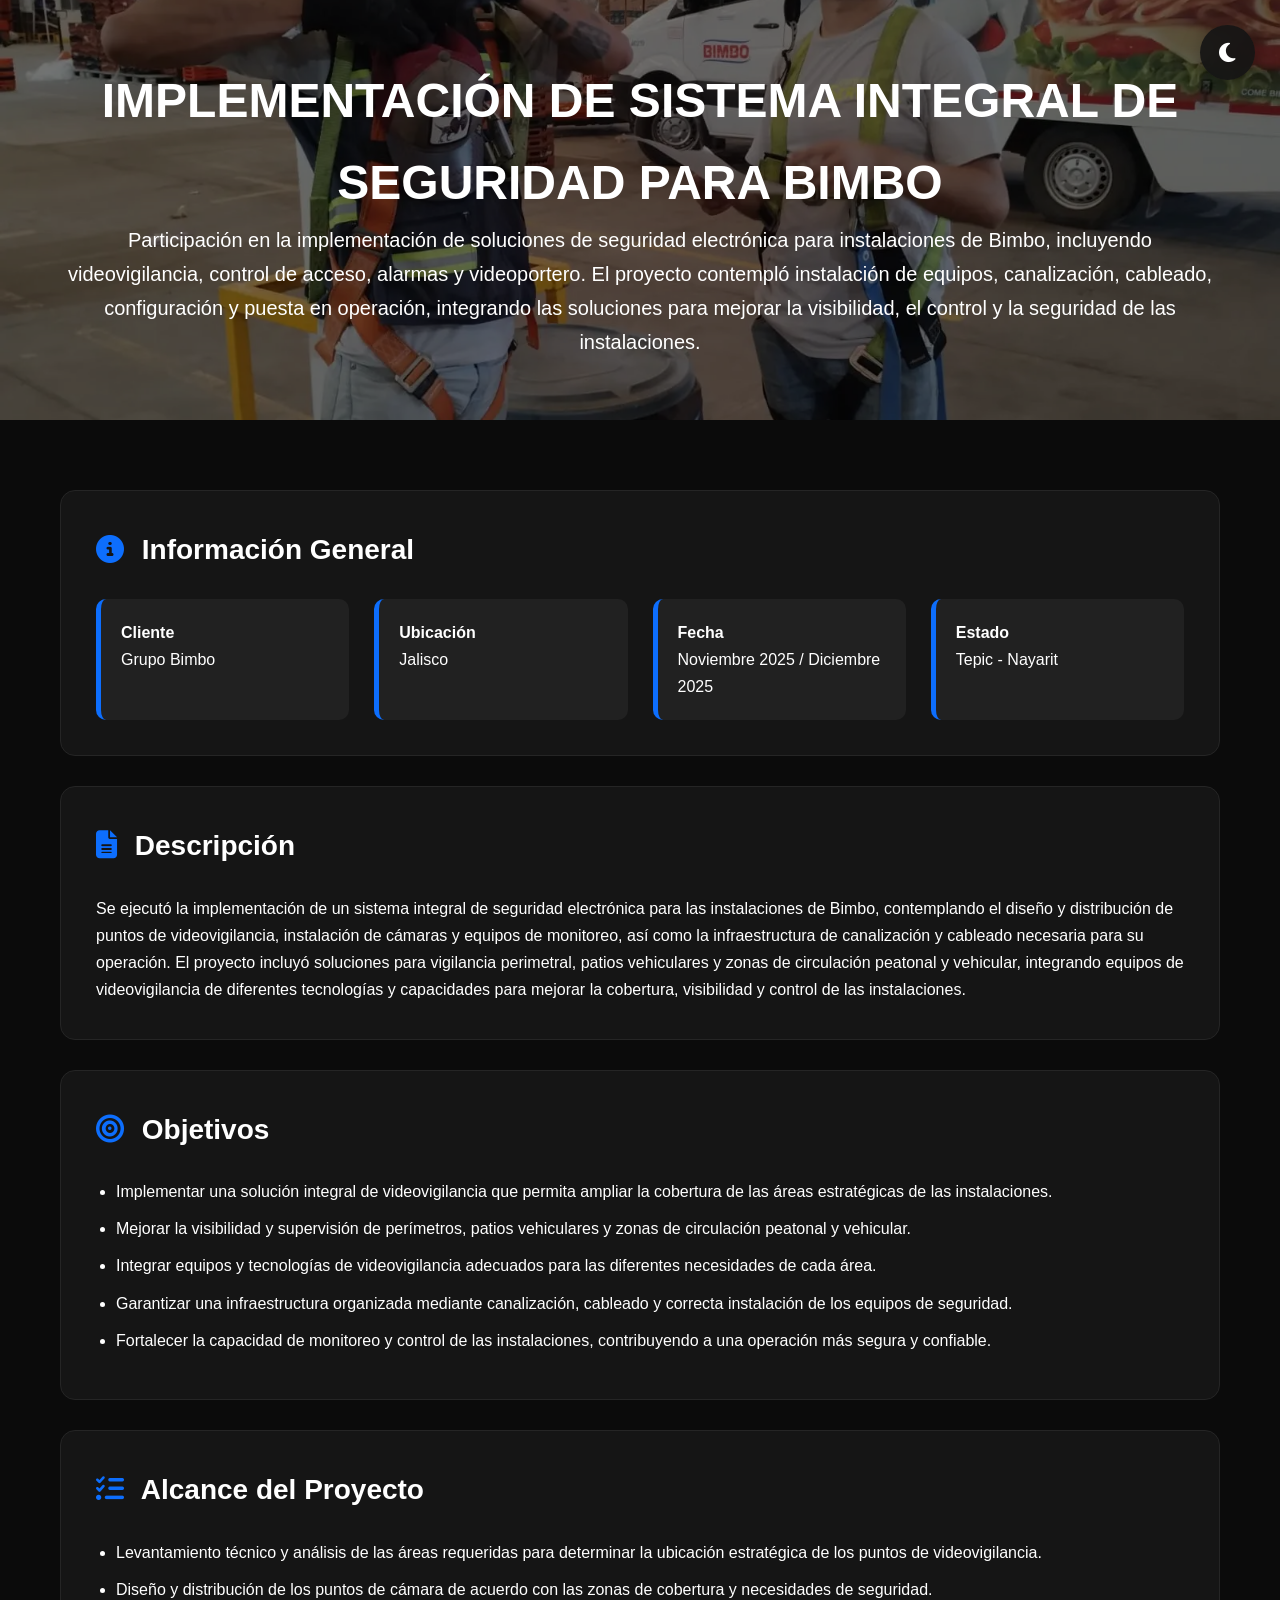
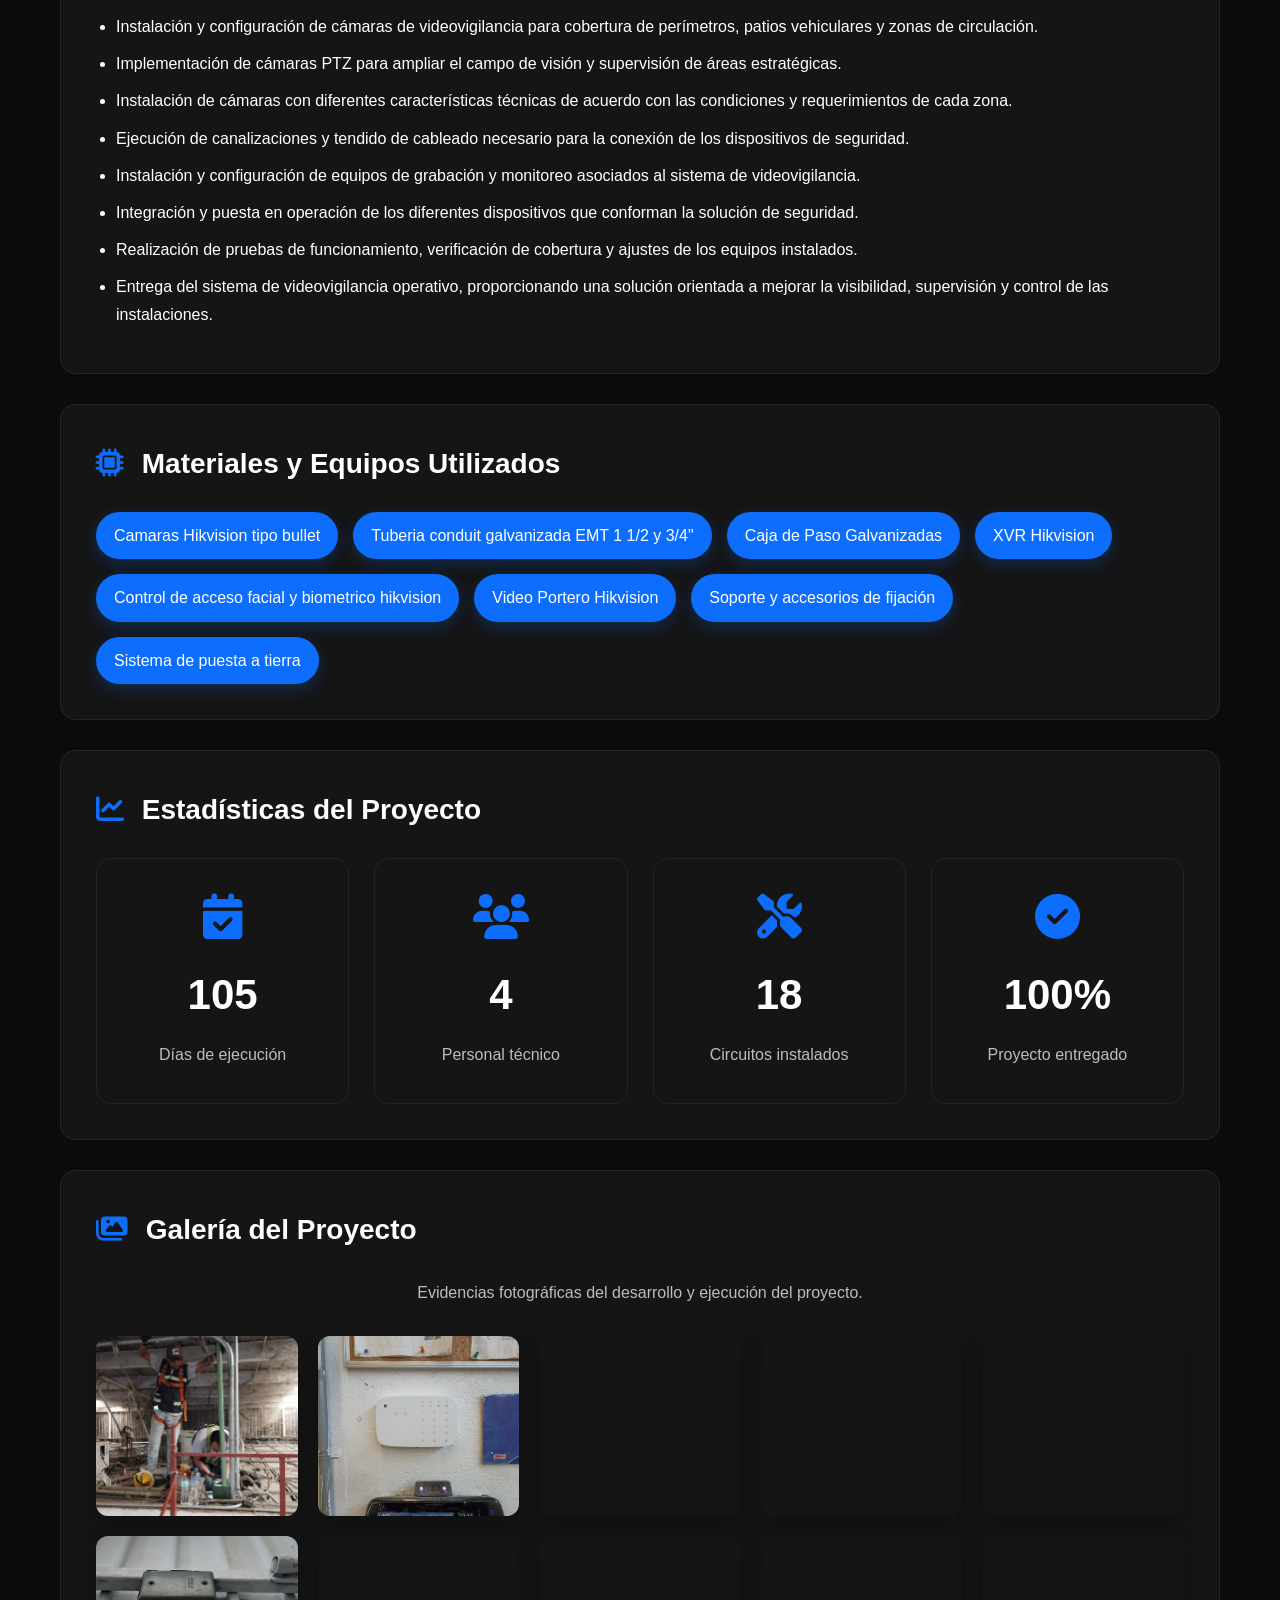
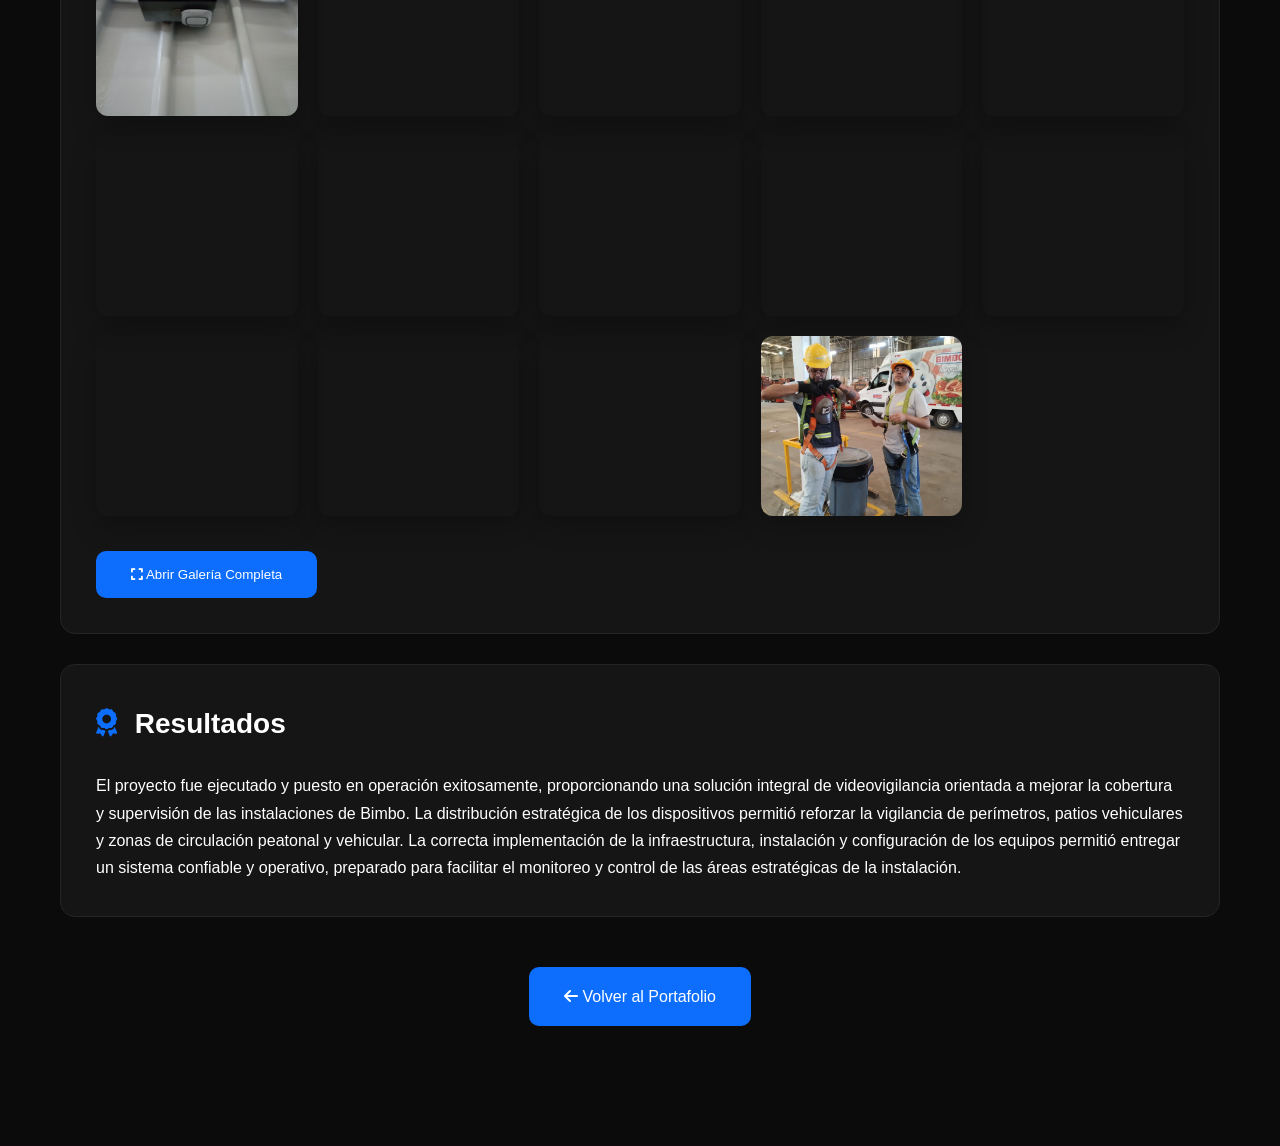
==== proyecto_bimbo.html @ f68e4e84 "Portafolio profesional de Rafael Nunez - version optimizada con responsive, enlaces actualizados y g" ====
<!DOCTYPE html>
<html lang="es">

<head>
    <meta charset="UTF-8">
    <meta name="viewport" content="width=device-width, initial-scale=1.0">
    <title>Rafael Nuñez | Proyecto Bimbo</title>
    <link rel="icon" type="image/jpeg" href="img/favicon.jpg">

    <link rel="stylesheet" href="css/proyecto.css">
    <link rel="stylesheet"
        href="https://cdnjs.cloudflare.com/ajax/libs/font-awesome/6.6.0/css/all.min.css">
</head>

<body class="tema-oscuro">

    <!-- BOTÓN CAMBIO DE TEMA -->

    <button id="btnTema" class="btn-tema">

        <i class="fas fa-moon"></i>

    </button>

    <!-- HERO -->
    <header class="hero">

        <img src="img/proyectos/Bimbo/28.webp" alt="Proyecto Bimbo">

        <div class="hero-content">

            <h1>Implementación de sistema integral de seguridad para Bimbo </h1>

            <p>
               Participación en la implementación de soluciones de seguridad electrónica para instalaciones de Bimbo, incluyendo videovigilancia, control de acceso, alarmas y videoportero. El proyecto contempló instalación de equipos, canalización, cableado, configuración y puesta en operación, integrando las soluciones para mejorar la visibilidad, el control y la seguridad de las instalaciones.
            </p>

        </div>

    </header>

    <main class="contenedor">

        <!-- INFORMACIÓN GENERAL -->
        <section class="card">

            <h2><i class="fas fa-circle-info"></i> Información General</h2>

            <div class="info-grid">

                <div>
                    <strong>Cliente</strong>
                    <p>Grupo Bimbo</p>
                </div>

                <div>
                    <strong>Ubicación</strong>
                    <p>Jalisco</p>
                </div>

                <div>
                    <strong>Fecha</strong>
                    <p>Noviembre 2025 / Diciembre 2025</p>
                </div>

                <div>
                    <strong>Estado</strong>
                    <p>Tepic - Nayarit</p>
                </div>

            </div>

        </section>

        <!-- DESCRIPCIÓN -->

        <section class="card">

            <h2><i class="fas fa-file-lines"></i> Descripción</h2>

            <p>Se ejecutó la implementación de un sistema integral de seguridad electrónica para las instalaciones de Bimbo, contemplando el diseño y distribución de puntos de videovigilancia, instalación de cámaras y equipos de monitoreo, así como la infraestructura de canalización y cableado necesaria para su operación. El proyecto incluyó soluciones para vigilancia perimetral, patios vehiculares y zonas de circulación peatonal y vehicular, integrando equipos de videovigilancia de diferentes tecnologías y capacidades para mejorar la cobertura, visibilidad y control de las instalaciones.</p>

        </section>

        <!-- OBJETIVOS -->

        <section class="card">

            <h2><i class="fas fa-bullseye"></i> Objetivos</h2>

            <ul>

                <li>Implementar una solución integral de videovigilancia que permita ampliar la cobertura de las áreas estratégicas de las instalaciones.</li>

                <li>Mejorar la visibilidad y supervisión de perímetros, patios vehiculares y zonas de circulación peatonal y vehicular.</li>

                <li>Integrar equipos y tecnologías de videovigilancia adecuados para las diferentes necesidades de cada área.</li>

                <li>Garantizar una infraestructura organizada mediante canalización, cableado y correcta instalación de los equipos de seguridad.</li>

                <li>Fortalecer la capacidad de monitoreo y control de las instalaciones, contribuyendo a una operación más segura y confiable.</li>


            </ul>

        </section>

        <!-- ALCANCE -->

        <section class="card">

            <h2><i class="fas fa-list-check"></i> Alcance del Proyecto</h2>

            <ul>

                <li>Levantamiento técnico y análisis de las áreas requeridas para determinar la ubicación estratégica de los puntos de videovigilancia.</li>

                <li>Diseño y distribución de los puntos de cámara de acuerdo con las zonas de cobertura y necesidades de seguridad.</li>

                <li>Instalación y configuración de cámaras de videovigilancia para cobertura de perímetros, patios vehiculares y zonas de circulación.</li>

                <li>Implementación de cámaras PTZ para ampliar el campo de visión y supervisión de áreas estratégicas.</li>

                <li>Instalación de cámaras con diferentes características técnicas de acuerdo con las condiciones y requerimientos de cada zona.</li>

                <li>Ejecución de canalizaciones y tendido de cableado necesario para la conexión de los dispositivos de seguridad.</li>

                <li>Instalación y configuración de equipos de grabación y monitoreo asociados al sistema de videovigilancia.</li>

                <li>Integración y puesta en operación de los diferentes dispositivos que conforman la solución de seguridad.</li>

                <li>Realización de pruebas de funcionamiento, verificación de cobertura y ajustes de los equipos instalados.</li>

                <li>Entrega del sistema de videovigilancia operativo, proporcionando una solución orientada a mejorar la visibilidad, supervisión y control de las instalaciones.</li>
                

            </ul>

        </section>

        <!-- TECNOLOGÍAS -->

        <section class="card">

            <h2><i class="fas fa-microchip"></i> Materiales y Equipos Utilizados</h2>

            <div class="tecnologias">

                <span>Camaras Hikvision tipo bullet</span>

                <span>Tuberia conduit galvanizada EMT 1 1/2 y 3/4"</span>

                <span>Caja de Paso Galvanizadas</span>

                <span>XVR Hikvision</span>

                <span>Control de acceso facial y biometrico hikvision</span>

                <span>Video Portero Hikvision</span>

                <span>Soporte y accesorios de fijación</span>

                <span>Sistema de puesta a tierra</span>

            </div>

        </section>

        <!-- ESTADÍSTICAS -->

<section class="card">

    <h2><i class="fas fa-chart-line"></i> Estadísticas del Proyecto</h2>

    <div class="estadisticas">

        <div class="stat">

            <i class="fas fa-calendar-check"></i>

            <h3>105</h3>

            <p>Días de ejecución</p>

        </div>

        <div class="stat">

            <i class="fas fa-users"></i>

            <h3>4</h3>

            <p>Personal técnico</p>

        </div>

        <div class="stat">

            <i class="fas fa-tools"></i>

            <h3>18</h3>

            <p>Circuitos instalados</p>

        </div>

        <div class="stat">

            <i class="fas fa-check-circle"></i>

            <h3>100%</h3>

            <p>Proyecto entregado</p>

        </div>

    </div>

</section>

        <!-- GALERÍA -->

<section class="card galeria">

    <h2><i class="fas fa-images"></i> Galería del Proyecto</h2>

    <p class="texto-galeria">
        Evidencias fotográficas del desarrollo y ejecución del proyecto.
    </p>

    <div class="miniaturas">

        <img src="img/proyectos/Bimbo/1.webp" alt="Bimbo 1" loading="lazy" decoding="async">
        <img src="img/proyectos/Bimbo/3.webp" alt="Bimbo 3" loading="lazy" decoding="async">
        <img src="img/proyectos/Bimbo/4.webp" alt="Bimbo 4" loading="lazy" decoding="async">
        <img src="img/proyectos/Bimbo/5.webp" alt="Bimbo 5" loading="lazy" decoding="async">
        <img src="img/proyectos/Bimbo/6.webp" alt="Bimbo 6" loading="lazy" decoding="async">
        <img src="img/proyectos/Bimbo/7.webp" alt="Bimbo 7" loading="lazy" decoding="async">
        <img src="img/proyectos/Bimbo/8.webp" alt="Bimbo 8" loading="lazy" decoding="async">
        <img src="img/proyectos/Bimbo/9.webp" alt="Bimbo 9" loading="lazy" decoding="async">
        <img src="img/proyectos/Bimbo/17.webp" alt="Bimbo 17" loading="lazy" decoding="async">
        <img src="img/proyectos/Bimbo/18.webp" alt="Bimbo 18" loading="lazy" decoding="async">
        <img src="img/proyectos/Bimbo/19.webp" alt="Bimbo 19" loading="lazy" decoding="async">
        <img src="img/proyectos/Bimbo/20.webp" alt="Bimbo 20" loading="lazy" decoding="async">
        <img src="img/proyectos/Bimbo/21.webp" alt="Bimbo 21" loading="lazy" decoding="async">
        <img src="img/proyectos/Bimbo/22.webp" alt="Bimbo 22" loading="lazy" decoding="async">
        <img src="img/proyectos/Bimbo/23.webp" alt="Bimbo 23" loading="lazy" decoding="async">
        <img src="img/proyectos/Bimbo/25.webp" alt="Bimbo 25" loading="lazy" decoding="async">
        <img src="img/proyectos/Bimbo/26.webp" alt="Bimbo 26" loading="lazy" decoding="async">
        <img src="img/proyectos/Bimbo/27.webp" alt="Bimbo 27" loading="lazy" decoding="async">
        <img src="img/proyectos/Bimbo/28.webp" alt="Bimbo 28" loading="lazy" decoding="async">
    </div>

    <button id="btnGaleria">

        <i class="fas fa-expand"></i>

        Abrir Galería Completa

    </button>

</section>

        <!-- RESULTADOS -->

        <section class="card">

            <h2><i class="fas fa-award"></i> Resultados</h2>

            <p>

                El proyecto fue ejecutado y puesto en operación exitosamente, proporcionando una solución integral de videovigilancia orientada a mejorar la cobertura y supervisión de las instalaciones de Bimbo. La distribución estratégica de los dispositivos permitió reforzar la vigilancia de perímetros, patios vehiculares y zonas de circulación peatonal y vehicular. La correcta implementación de la infraestructura, instalación y configuración de los equipos permitió entregar un sistema confiable y operativo, preparado para facilitar el monitoreo y control de las áreas estratégicas de la instalación.


            </p>

        </section>

        <!-- VOLVER -->

        <div class="volver">

            <a href="index.html">

                <i class="fas fa-arrow-left"></i>

                Volver al Portafolio

            </a>

        </div>

    </main>

    <script src="js/proyecto.js" defer></script>

</body>

</html>
---- css/proyecto.css ----
/*==================================================
    PROYECTO.CSS
==================================================*/

/* Reset y variables */
*{margin:0;padding:0;box-sizing:border-box;}
:root{--fondo:#0b0b0b;--tarjeta:#151515;--texto:#ffffff;--texto-secundario:#bdbdbd;--primario:#0d6efd;--borde:#252525;}
body.tema-claro{--fondo:#f4f6f9;--tarjeta:#ffffff;--texto:#333333;--texto-secundario:#666666;--borde:#dddddd;}
body{font-family:'Segoe UI',sans-serif;background:var(--fondo);color:var(--texto);line-height:1.7;transition:.4s;}
html{scroll-behavior:smooth;}

/* Hero */
.hero{position:relative;height:420px;overflow:hidden;}
.hero img{width:100%;height:100%;object-fit:cover;transition:8s;}
.hero:hover img{transform:scale(1.08);}
.hero::before{content:"";position:absolute;inset:0;background:rgba(0,0,0,.55);}
.hero-content{position:absolute;top:50%;left:50%;transform:translate(-50%,-50%);width:90%;text-align:center;color:white;}
.hero-content h1{font-size:48px;text-transform:uppercase;}
.hero-content p{font-size:20px;}

/* Contenedor */
.contenedor{max-width:1200px;margin:50px auto;padding:20px;}

/* Tarjetas */
.card{background:var(--tarjeta);color:var(--texto);padding:35px;margin-bottom:30px;border-radius:15px;border:1px solid var(--borde);transition:.35s;}
.card:hover{transform:translateY(-8px);box-shadow:0 20px 40px rgba(0,0,0,.25);}
.card h2{color:var(--texto);margin-bottom:25px;font-size:28px;}
.card h2 i{color:var(--primario);margin-right:10px;}

/* Información */
.info-grid{display:grid;grid-template-columns:repeat(auto-fit,minmax(250px,1fr));gap:25px;}
.info-grid div{background:rgba(255,255,255,.05);padding:20px;border-radius:10px;border-left:5px solid var(--primario);}

/* Listas */
ul{padding-left:20px;}
li{margin-bottom:10px;}

/* Tecnologías */
.tecnologias{display:flex;flex-wrap:wrap;gap:15px;}
.tecnologias span{background:var(--primario);color:white;padding:10px 18px;border-radius:30px;transition:.3s;box-shadow:0 5px 15px rgba(13,110,253,.25);}
.tecnologias span:hover{transform:translateY(-5px);}

/* Botones */
#btnGaleria,.volver a{background:var(--primario);color:white;border:none;padding:16px 35px;border-radius:10px;cursor:pointer;text-decoration:none;transition:.3s;display:inline-block;}
#btnGaleria:hover,.volver a:hover{transform:translateY(-3px);}
.volver{text-align:center;margin:50px 0;}

/* Lightbox */
#lightbox{position:fixed;inset:0;background:rgba(0,0,0,.95);display:flex;justify-content:center;align-items:center;opacity:0;visibility:hidden;transition:.4s;z-index:9999;}
#lightbox.activo{opacity:1;visibility:visible;}
#imagenActual{max-width:85%;max-height:85%;border-radius:15px;box-shadow:0 20px 60px rgba(0,0,0,.7);animation:zoom .4s;transition:opacity .3s ease;}
.lightbox-loader{position:absolute;width:50px;height:50px;border:4px solid rgba(255,255,255,.25);border-top-color:var(--primario);border-radius:50%;display:none;align-items:center;justify-content:center;animation:spin .8s linear infinite;}
@keyframes spin{to{transform:rotate(360deg);}}
@keyframes zoom{from{transform:scale(.8);opacity:0;}to{transform:scale(1);opacity:1;}}
#cerrar{position:absolute;top:30px;right:40px;font-size:45px;color:white;cursor:pointer;transition:.3s;}
#cerrar:hover{color:var(--primario);transform:rotate(90deg);}
#anterior,#siguiente{position:absolute;top:50%;transform:translateY(-50%);font-size:55px;color:white;cursor:pointer;padding:20px;transition:.3s;}
#anterior{left:30px;}
#siguiente{right:30px;}
#anterior:hover,#siguiente:hover{color:var(--primario);transform:translateY(-50%) scale(1.2);}
#contador{position:absolute;bottom:30px;color:white;background:rgba(255,255,255,.15);padding:10px 25px;border-radius:30px;backdrop-filter:blur(10px);}

/* Animaciones scroll */
.animar{opacity:0;transform:translateY(60px);transition:.8s;}
.animar.mostrar{opacity:1;transform:translateY(0);}

/* Estadísticas */
.estadisticas{display:grid;grid-template-columns:repeat(auto-fit,minmax(220px,1fr));gap:25px;}
.stat{background:var(--tarjeta);border:1px solid var(--borde);padding:35px 20px;border-radius:15px;text-align:center;transition:.4s;}
.stat:hover{transform:translateY(-10px);}
.stat i{font-size:45px;color:var(--primario);margin-bottom:20px;}
.stat h3{font-size:42px;color:var(--texto);margin-bottom:10px;}
.stat p{color:var(--texto-secundario);}

/* Miniaturas galería */
.texto-galeria{text-align:center;color:var(--texto-secundario);margin-bottom:30px;}
.miniaturas{display:grid;grid-template-columns:repeat(auto-fit,minmax(180px,1fr));gap:20px;margin-bottom:35px;}
.miniaturas img{width:100%;height:180px;object-fit:cover;border-radius:12px;cursor:pointer;transition:.35s;box-shadow:0 10px 25px rgba(0,0,0,.25);}
.miniaturas img:hover{transform:scale(1.05);}

/* Botón tema */
.btn-tema{position:fixed;top:25px;right:25px;width:55px;height:55px;border:none;border-radius:50%;background:rgba(21,21,21,.90);color:#ffffff;font-size:22px;cursor:pointer;z-index:10000;display:flex;align-items:center;justify-content:center;transition:.35s;backdrop-filter:blur(10px);box-shadow:0 8px 20px rgba(0,0,0,.35);}
.btn-tema:hover{transform:scale(1.1) rotate(15deg);background:var(--primario);}
body.tema-claro .btn-tema{background:#ffffff;color:#333333;border:1px solid #dddddd;}
body.tema-claro .btn-tema:hover{background:var(--primario);color:#ffffff;}

/* Responsive */
@media(max-width:768px){
    .hero{height:300px;}
    .hero-content h1{font-size:34px;}
    .hero-content p{font-size:17px;}
    .card{padding:25px;}
    #imagenActual{max-width:95%;}
    #anterior,#siguiente{font-size:35px;}
    #cerrar{font-size:35px;}
}
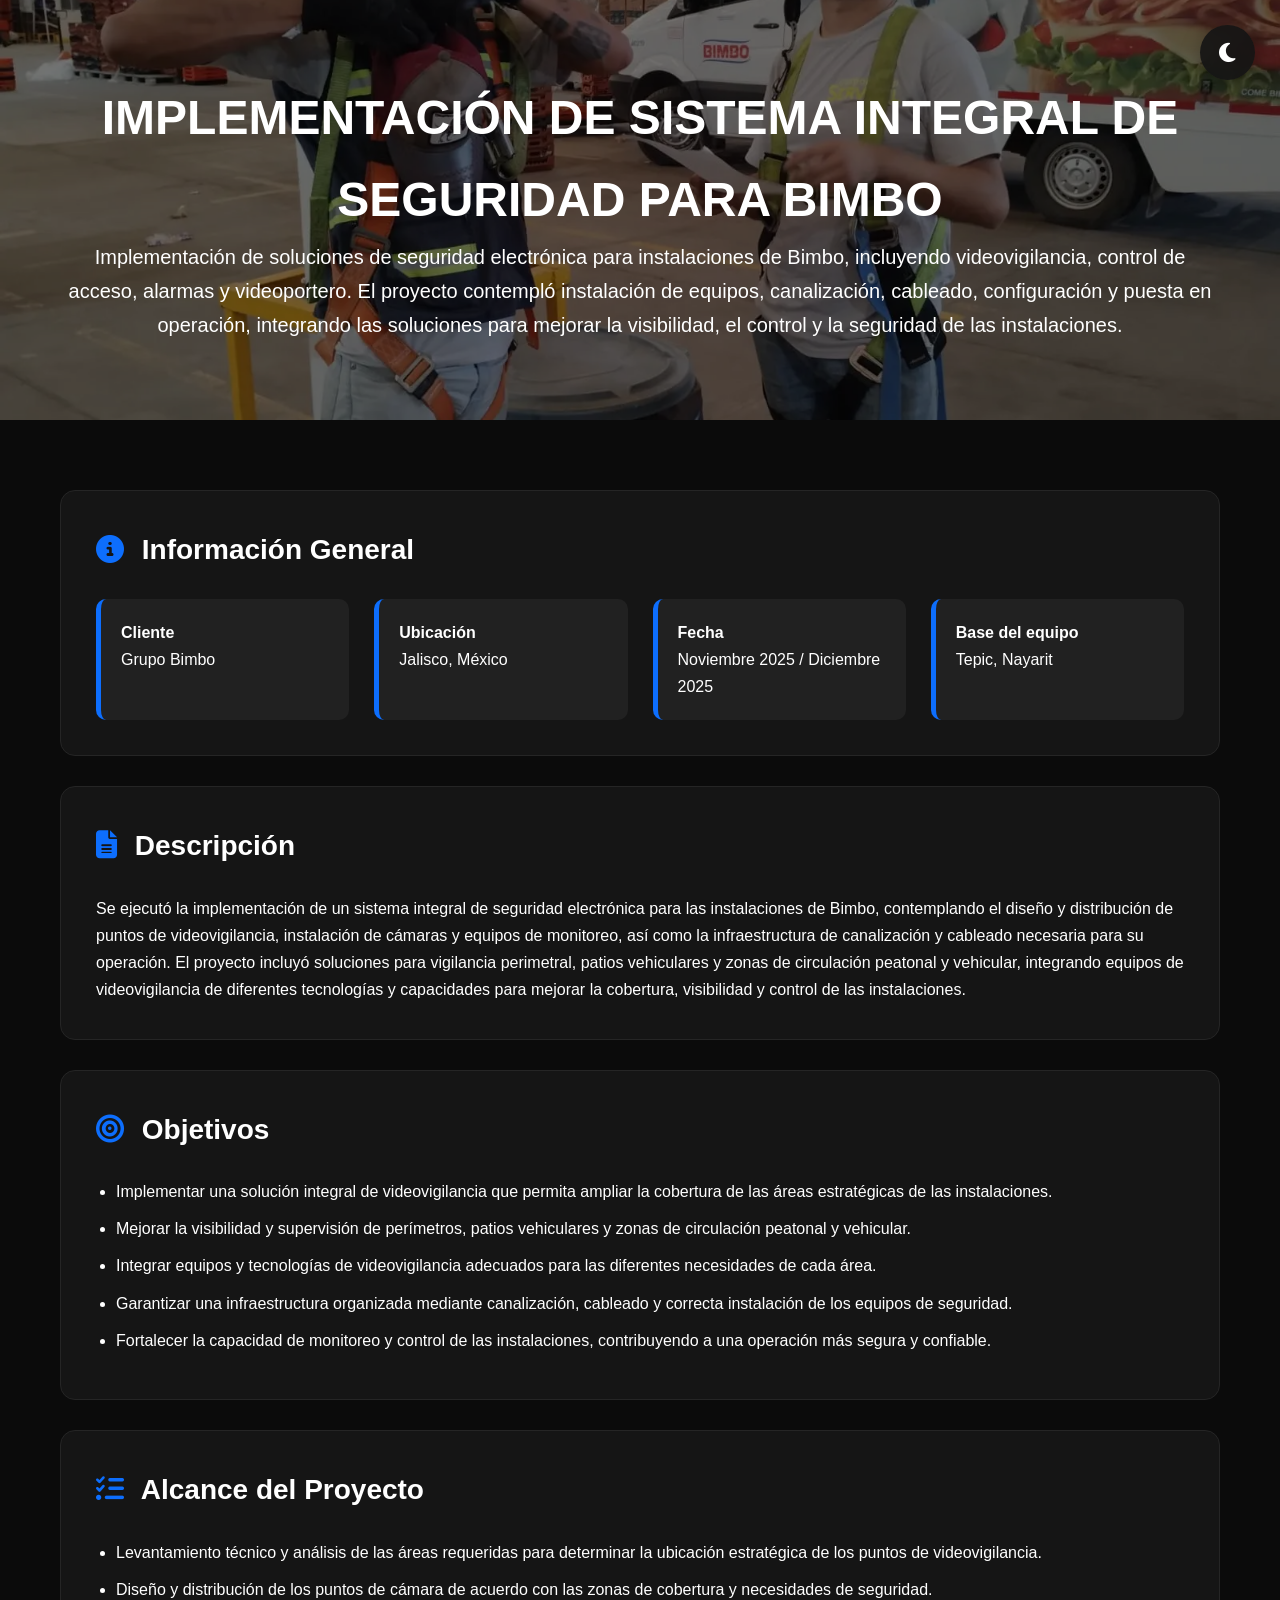
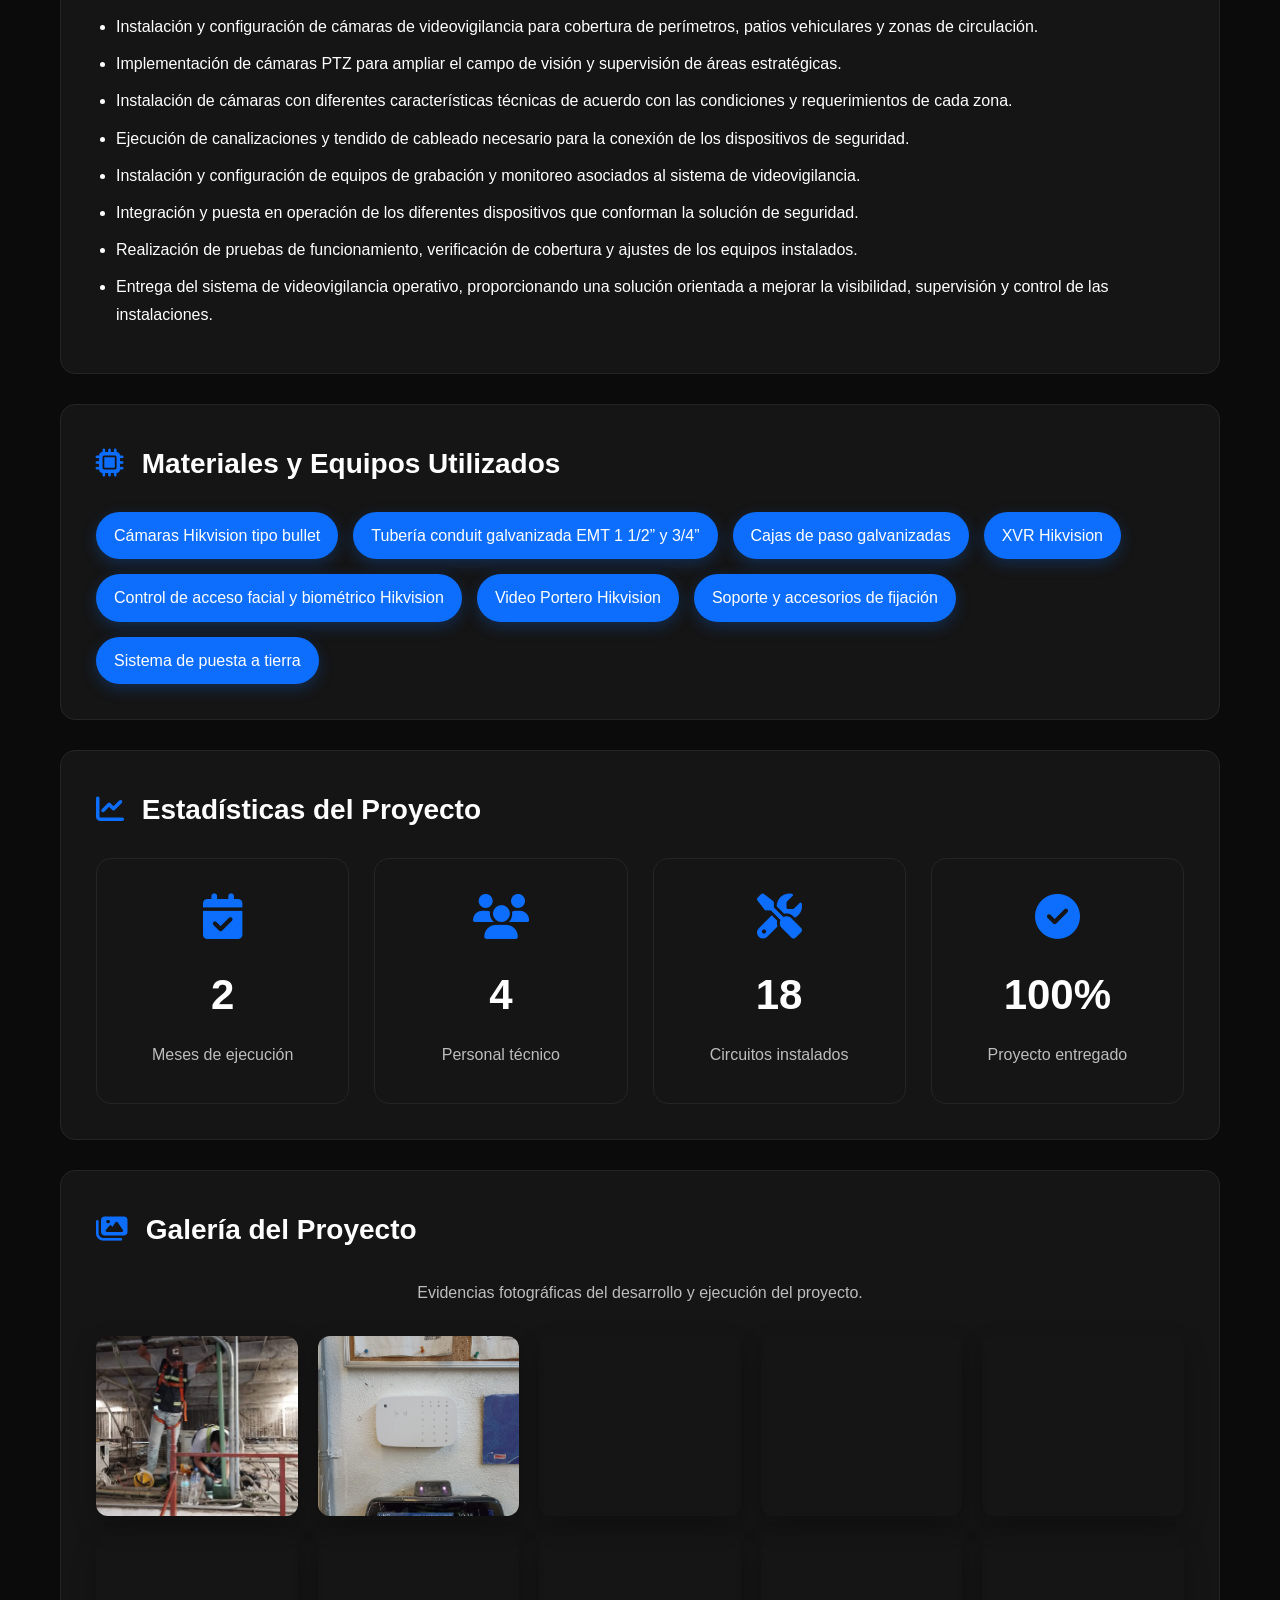
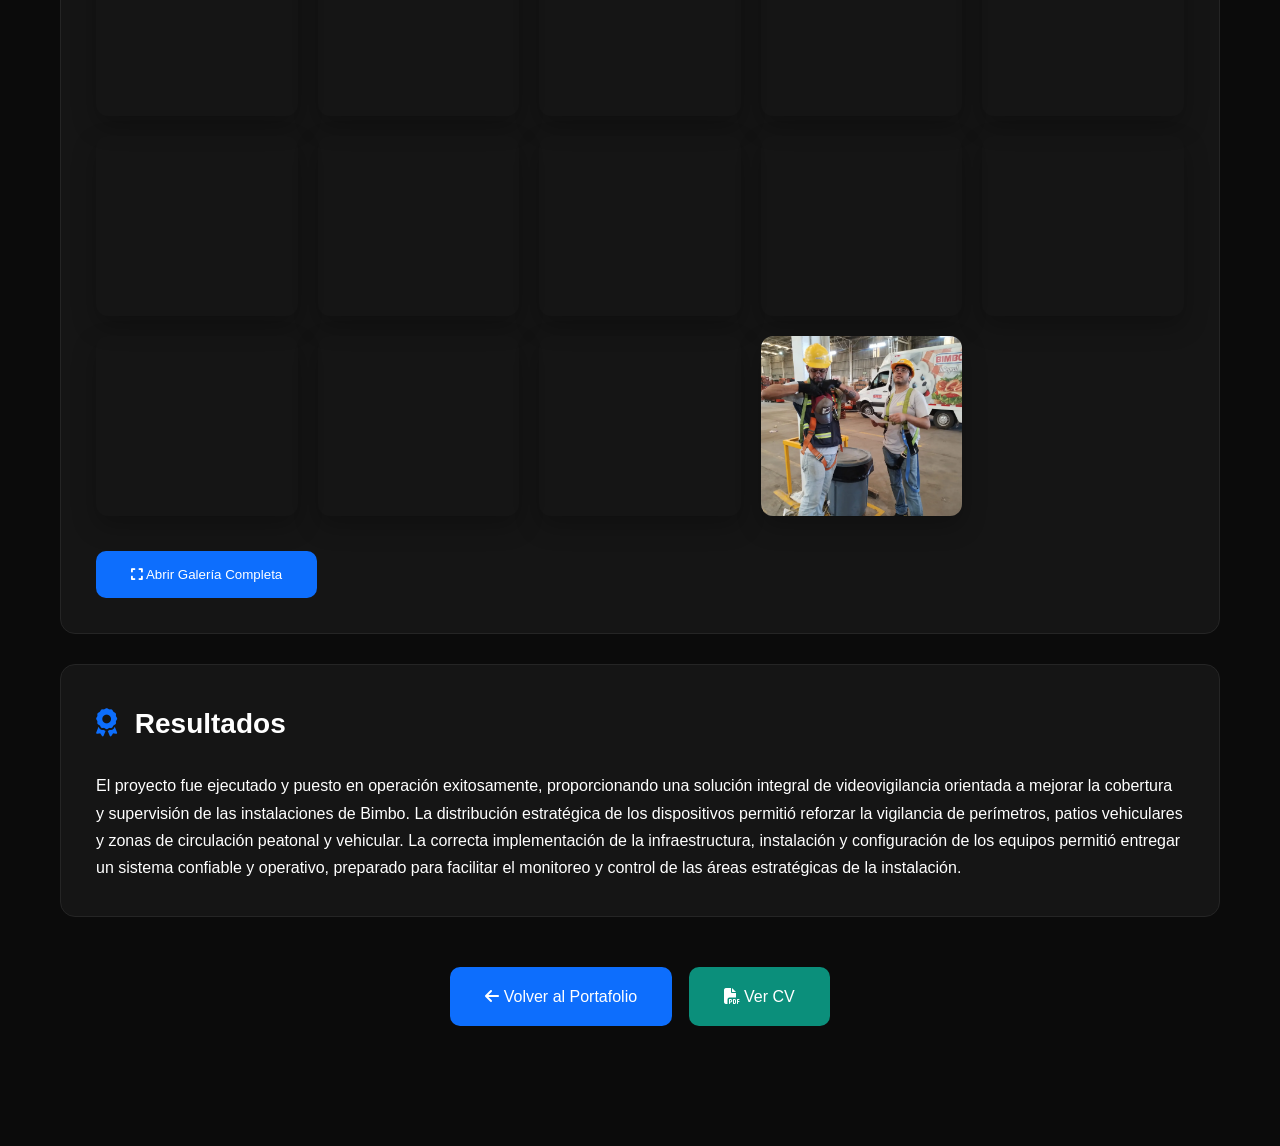
==== commit eddc1355: "Actualizar portafolio: CV imprimible, SEO, nombre completo y formacion" ====
--- a/proyecto_bimbo.html
+++ b/proyecto_bimbo.html
@@ -4,12 +4,18 @@
 <head>
     <meta charset="UTF-8">
     <meta name="viewport" content="width=device-width, initial-scale=1.0">
-    <title>Rafael Nuñez | Proyecto Bimbo</title>
+    <title>Proyecto Bimbo | Rafael Ángel Núñez García</title>
+    <meta name="description" content="Caso de estudio: sistema integral de seguridad electrónica para Grupo Bimbo. Videovigilancia, control de acceso y cableado en Jalisco.">
     <link rel="icon" type="image/jpeg" href="img/favicon.jpg">
+    <link rel="canonical" href="https://rafanunezg.github.io/proyecto_bimbo.html">
+    <meta property="og:type" content="article">
+    <meta property="og:url" content="https://rafanunezg.github.io/proyecto_bimbo.html">
+    <meta property="og:title" content="Sistema integral de seguridad para Grupo Bimbo | Rafael Ángel Núñez García">
+    <meta property="og:description" content="Videovigilancia, control de acceso, alarmas y videoportero: 18 circuitos instalados y sistema entregado al 100%.">
+    <meta property="og:image" content="https://rafanunezg.github.io/img/proyectos/Bimbo/28.webp">
 
     <link rel="stylesheet" href="css/proyecto.css">
-    <link rel="stylesheet"
-        href="https://cdnjs.cloudflare.com/ajax/libs/font-awesome/6.6.0/css/all.min.css">
+    <link rel="stylesheet" href="https://cdnjs.cloudflare.com/ajax/libs/font-awesome/6.7.2/css/all.min.css">
 </head>
 
 <body class="tema-oscuro">
@@ -32,7 +38,7 @@
             <h1>Implementación de sistema integral de seguridad para Bimbo </h1>
 
             <p>
-               Participación en la implementación de soluciones de seguridad electrónica para instalaciones de Bimbo, incluyendo videovigilancia, control de acceso, alarmas y videoportero. El proyecto contempló instalación de equipos, canalización, cableado, configuración y puesta en operación, integrando las soluciones para mejorar la visibilidad, el control y la seguridad de las instalaciones.
+               Implementación de soluciones de seguridad electrónica para instalaciones de Bimbo, incluyendo videovigilancia, control de acceso, alarmas y videoportero. El proyecto contempló instalación de equipos, canalización, cableado, configuración y puesta en operación, integrando las soluciones para mejorar la visibilidad, el control y la seguridad de las instalaciones.
             </p>
 
         </div>
@@ -55,7 +61,7 @@
 
                 <div>
                     <strong>Ubicación</strong>
-                    <p>Jalisco</p>
+                    <p>Jalisco, México</p>
                 </div>
 
                 <div>
@@ -64,8 +70,8 @@
                 </div>
 
                 <div>
-                    <strong>Estado</strong>
-                    <p>Tepic - Nayarit</p>
+                    <strong>Base del equipo</strong>
+                    <p>Tepic, Nayarit</p>
                 </div>
 
             </div>
@@ -146,15 +152,15 @@
 
             <div class="tecnologias">
 
-                <span>Camaras Hikvision tipo bullet</span>
-
-                <span>Tuberia conduit galvanizada EMT 1 1/2 y 3/4"</span>
-
-                <span>Caja de Paso Galvanizadas</span>
+                <span>Cámaras Hikvision tipo bullet</span>
+
+                <span>Tubería conduit galvanizada EMT 1 1/2” y 3/4”</span>
+
+                <span>Cajas de paso galvanizadas</span>
 
                 <span>XVR Hikvision</span>
 
-                <span>Control de acceso facial y biometrico hikvision</span>
+                <span>Control de acceso facial y biométrico Hikvision</span>
 
                 <span>Video Portero Hikvision</span>
 
@@ -178,9 +184,10 @@
 
             <i class="fas fa-calendar-check"></i>
 
-            <h3>105</h3>
-
-            <p>Días de ejecución</p>
+            <!-- TODO: si el dato real son 105 días, ajustar las fechas del proyecto a ese periodo -->
+            <h3>2</h3>
+
+            <p>Meses de ejecución</p>
 
         </div>
 
@@ -280,13 +287,8 @@
 
         <div class="volver">
 
-            <a href="index.html">
-
-                <i class="fas fa-arrow-left"></i>
-
-                Volver al Portafolio
-
-            </a>
+            <a href="index.html"><i class="fas fa-arrow-left"></i> Volver al Portafolio</a>
+            <a href="cv.html" style="margin-left:12px;background:#0b8f7b;"><i class="fas fa-file-pdf"></i> Ver CV</a>
 
         </div>
 
